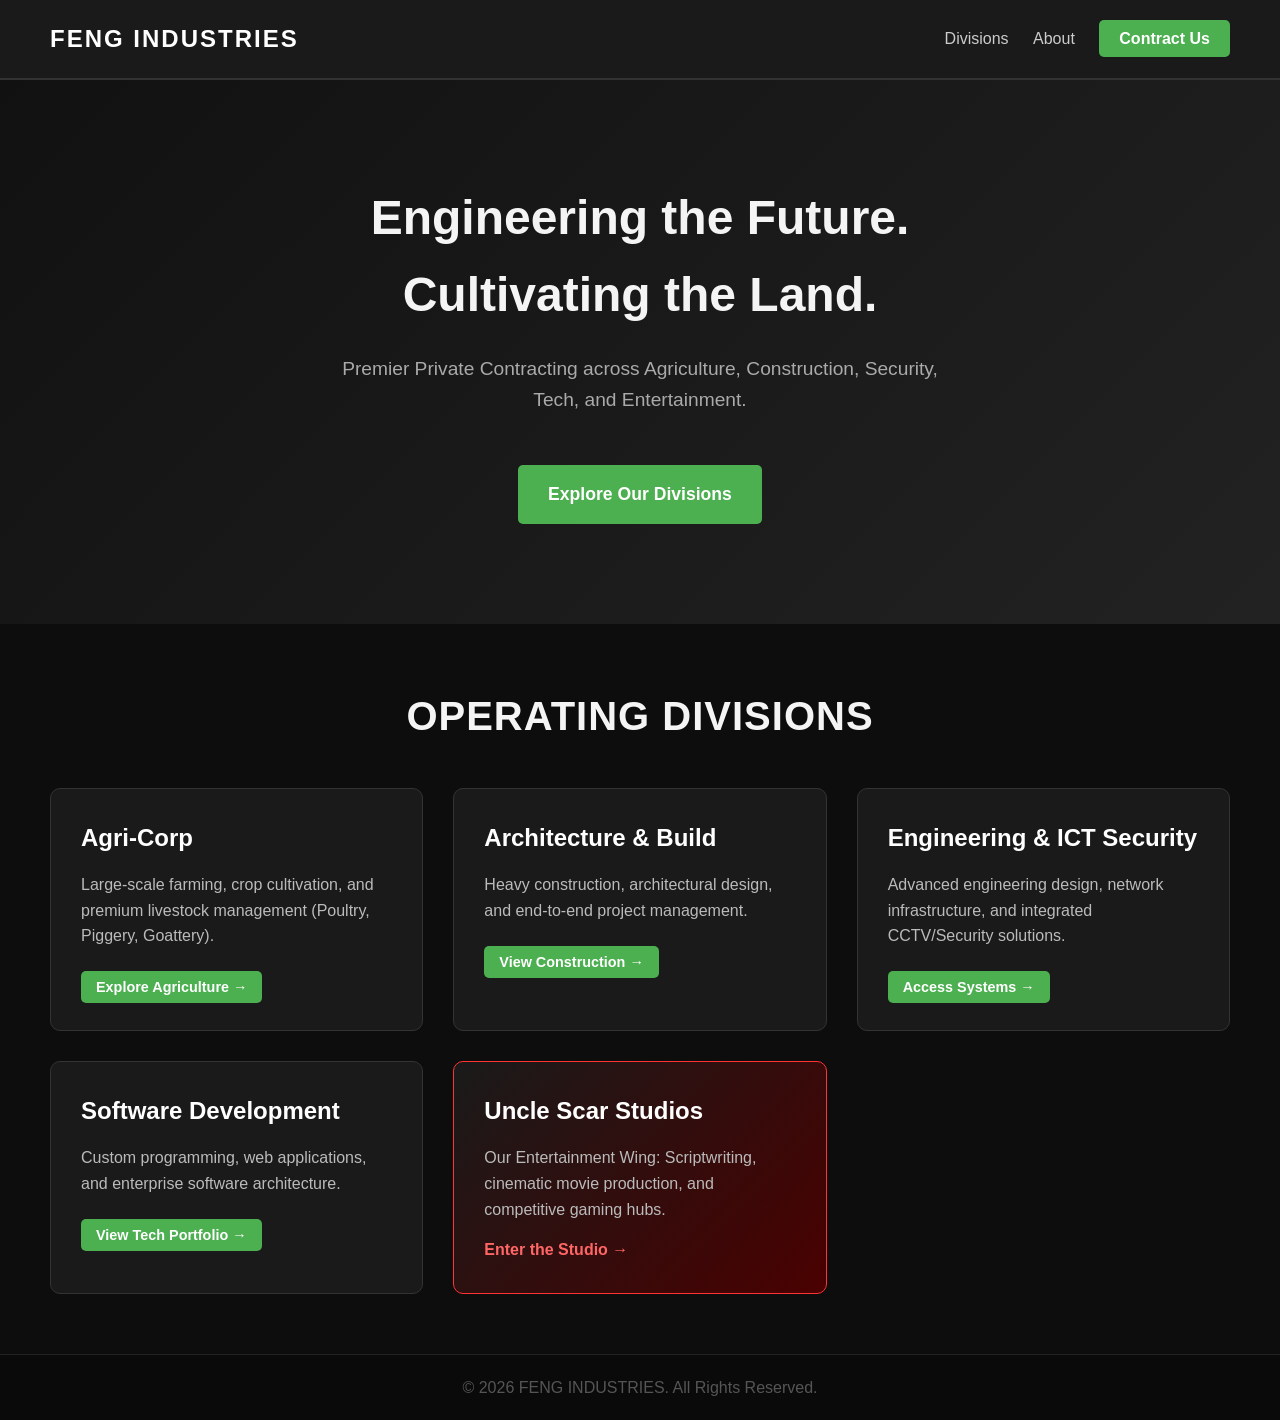
==== index.html @ b677882d "Update index.html" ====
<!DOCTYPE html>
<html lang="en">
<head>
    <meta charset="UTF-8">
    <meta name="viewport" content="width=device-width, initial-scale=1.0">
    <title>FENG INDUSTRIES | Global Contracting</title>
    <link rel="stylesheet" href="style.css">
</head>
<body>

    <header>
        <div class="logo">FENG INDUSTRIES</div>
        <nav>
            <a href="#divisions">Divisions</a>
            <a href="#about">About</a>
            <a href="#contact" class="btn">Contract Us</a>
        </nav>
    </header>

    <section class="hero">
        <h1>Engineering the Future.<br>Cultivating the Land.</h1>
        <p>Premier Private Contracting across Agriculture, Construction, Security, Tech, and Entertainment.</p>
        <a href="#divisions" class="btn-large">Explore Our Divisions</a>
    </section>

    <section id="divisions" class="divisions-container">
        <h2>Operating Divisions</h2>
        <div class="grid">
        
            <div class="card">
                <h3>Agri-Corp</h3>
                <p>Large-scale farming, crop cultivation, and premium livestock management (Poultry, Piggery, Goattery).</p>
                <br>
                <a href="agri-division.html" class="btn" style="padding: 8px 15px; font-size: 0.9rem;">Explore Agriculture &rarr;</a>
            </div>

            <div class="card">
                <h3>Architecture & Build</h3>
                <p>Heavy construction, architectural design, and end-to-end project management.</p>
                <br>
                <a href="construction-division.html" class="btn" style="padding: 8px 15px; font-size: 0.9rem;">View Construction &rarr;</a>
            </div>

            <div class="card">
                <h3>Engineering & ICT Security</h3>
                <p>Advanced engineering design, network infrastructure, and integrated CCTV/Security solutions.</p>
                <br>
                <a href="security-division.html" class="btn" style="padding: 8px 15px; font-size: 0.9rem;">Access Systems &rarr;</a>
            </div>


            <div class="card">
                <h3>Software Development</h3>
                <p>Custom programming, web applications, and enterprise software architecture.</p>
                <br>
                <a href="tech-division.html" class="btn" style="padding: 8px 15px; font-size: 0.9rem;">View Tech Portfolio &rarr;</a>
            </div>

            <div class="card studio-card">
                <h3>Uncle Scar Studios</h3>
                <p>Our Entertainment Wing: Scriptwriting, cinematic movie production, and competitive gaming hubs.</p>
                <a href="uncle-scar.html" class="studio-link">Enter the Studio &rarr;</a>
            </div>

        </div>
    </section>

    <footer>
        <p>&copy; 2026 FENG INDUSTRIES. All Rights Reserved.</p>
    </footer>

</body>
</html>
---- style.css ----
/* General Reset and Base Styles */
* {
    margin: 0;
    padding: 0;
    box-sizing: border-box;
    font-family: 'Segoe UI', Tahoma, Geneva, Verdana, sans-serif;
}

body {
    background-color: #0d0d0d;
    color: #f4f4f4;
    line-height: 1.6;
}

/* Header */
header {
    display: flex;
    justify-content: space-between;
    align-items: center;
    padding: 20px 50px;
    background-color: #1a1a1a;
    border-bottom: 2px solid #333;
}

.logo {
    font-size: 24px;
    font-weight: bold;
    letter-spacing: 2px;
    color: #fff;
}

nav a {
    color: #ccc;
    text-decoration: none;
    margin-left: 20px;
    transition: color 0.3s;
}

nav a:hover {
    color: #fff;
}

.btn, .btn-large {
    background-color: #4CAF50; /* A green accent for the agriculture/growth vibe */
    color: #fff;
    padding: 10px 20px;
    border-radius: 5px;
    text-decoration: none;
    font-weight: bold;
}

.btn-large {
    display: inline-block;
    padding: 15px 30px;
    margin-top: 20px;
    font-size: 1.1rem;
}

/* Hero Section */
.hero {
    text-align: center;
    padding: 100px 20px;
    background: linear-gradient(135deg, #111 0%, #222 100%);
}

.hero h1 {
    font-size: 3rem;
    margin-bottom: 20px;
}

.hero p {
    font-size: 1.2rem;
    color: #aaa;
    max-width: 600px;
    margin: 0 auto 30px auto;
}

/* Divisions Grid */
.divisions-container {
    padding: 60px 50px;
    text-align: center;
}

.divisions-container h2 {
    font-size: 2.5rem;
    margin-bottom: 40px;
    text-transform: uppercase;
    letter-spacing: 1px;
}

.grid {
    display: grid;
    grid-template-columns: repeat(auto-fit, minmax(300px, 1fr));
    gap: 30px;
}

.card {
    background-color: #1a1a1a;
    padding: 30px;
    border-radius: 10px;
    border: 1px solid #333;
    transition: transform 0.3s, box-shadow 0.3s;
    text-align: left;
}

.card:hover {
    transform: translateY(-5px);
    box-shadow: 0 10px 20px rgba(0,0,0,0.5);
    border-color: #4CAF50;
}

.card h3 {
    font-size: 1.5rem;
    margin-bottom: 15px;
    color: #fff;
}

.card p {
    color: #bbb;
}

/* Special Styling for Uncle Scar Studios */
.studio-card {
    background: linear-gradient(135deg, #1a1a1a 0%, #4a0000 100%); /* Dark red vibe for the studio */
    border-color: #ff3333;
}

.studio-card:hover {
    border-color: #ff6666;
}

.studio-link {
    display: inline-block;
    margin-top: 15px;
    color: #ff6666;
    text-decoration: none;
    font-weight: bold;
}

.studio-link:hover {
    color: #fff;
}

/* Footer */
footer {
    text-align: center;
    padding: 20px;
    background-color: #0a0a0a;
    color: #555;
    border-top: 1px solid #222;
}
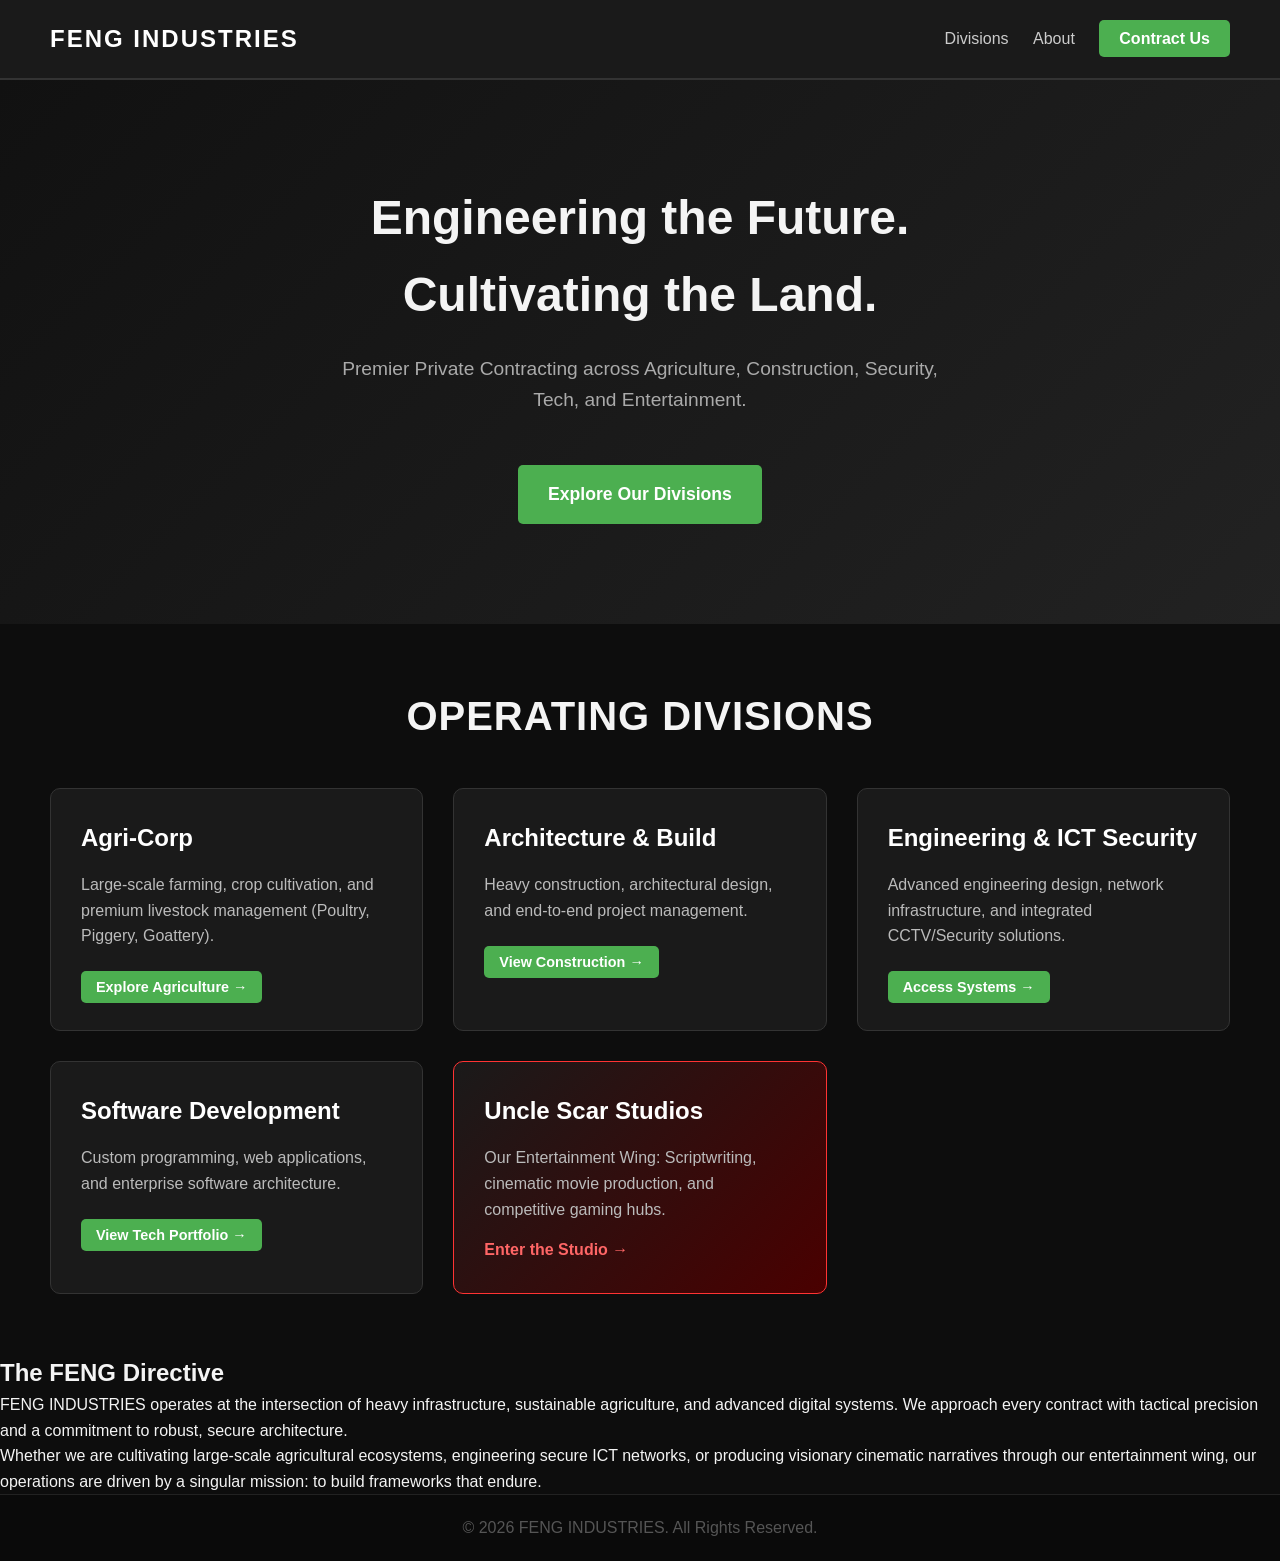
==== commit 5bbb6b7b: "Update index.html" ====
--- a/index.html
+++ b/index.html
@@ -64,6 +64,13 @@
 
         </div>
     </section>
+    <section id="about" class="about-container">
+        <div class="about-content">
+            <h2>The FENG Directive</h2>
+            <p>FENG INDUSTRIES operates at the intersection of heavy infrastructure, sustainable agriculture, and advanced digital systems. We approach every contract with tactical precision and a commitment to robust, secure architecture.</p>
+            <p>Whether we are cultivating large-scale agricultural ecosystems, engineering secure ICT networks, or producing visionary cinematic narratives through our entertainment wing, our operations are driven by a singular mission: to build frameworks that endure.</p>
+        </div>
+    </section>
 
     <footer>
         <p>&copy; 2026 FENG INDUSTRIES. All Rights Reserved.</p>
--- a/style.css
+++ b/style.css
@@ -4,6 +4,11 @@
     padding: 0;
     box-sizing: border-box;
     font-family: 'Segoe UI', Tahoma, Geneva, Verdana, sans-serif;
+}
+
+/* Smooth Scrolling for the whole page */
+html {
+    scroll-behavior: smooth;
 }
 
 body {
@@ -20,6 +25,9 @@
     padding: 20px 50px;
     background-color: #1a1a1a;
     border-bottom: 2px solid #333;
+    position: sticky;
+    top: 0;
+    z-index: 1000;
 }
 
 .logo {
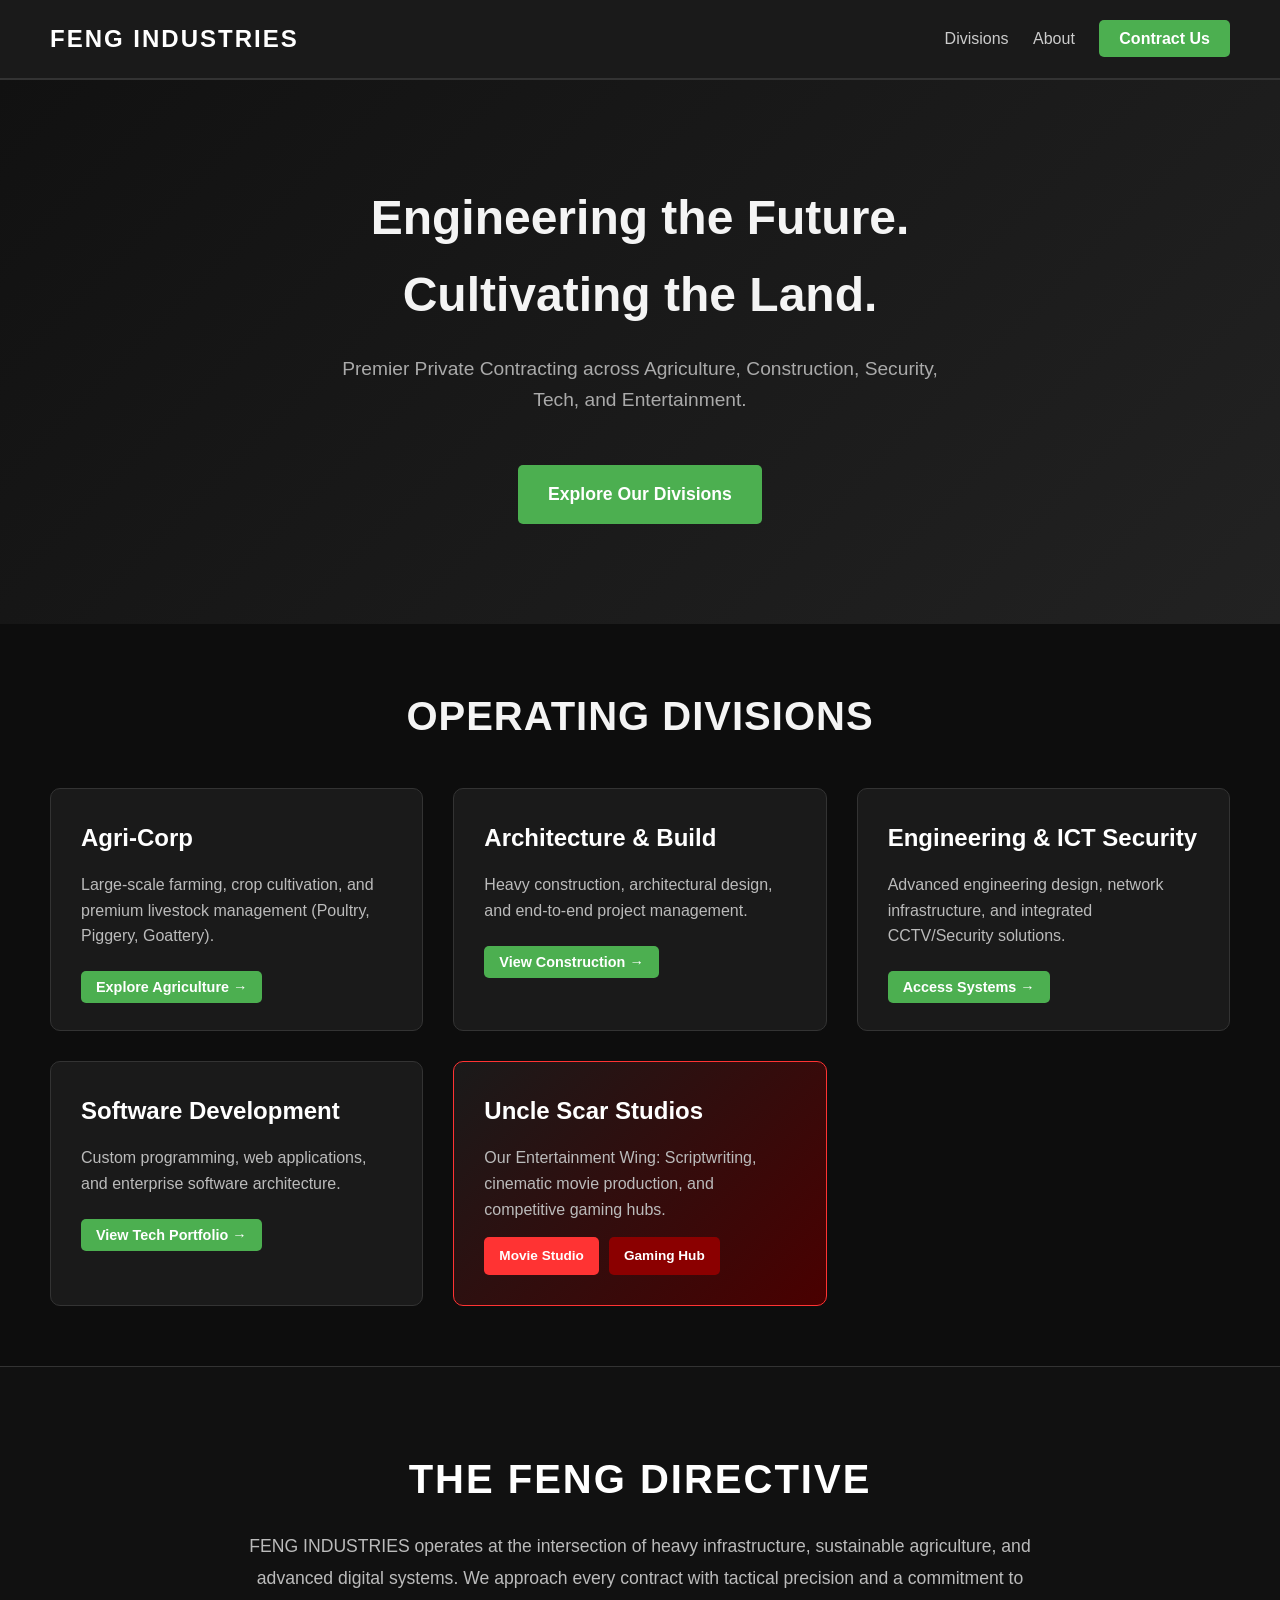
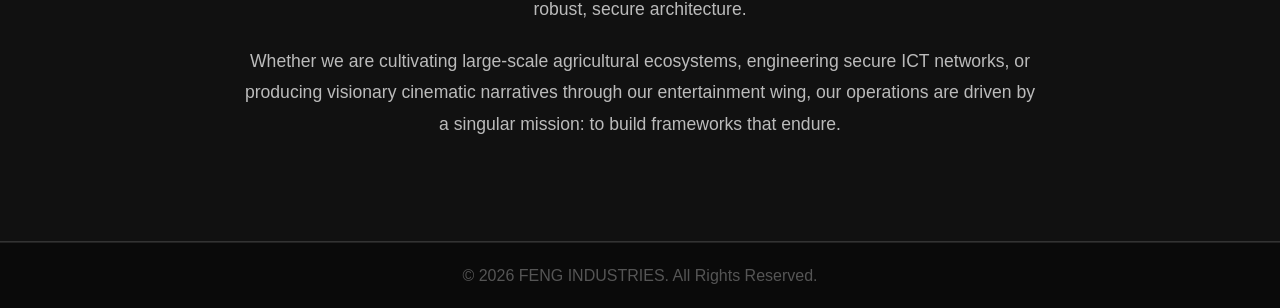
==== commit 7f949aa6: "Update index.html" ====
--- a/index.html
+++ b/index.html
@@ -59,7 +59,12 @@
             <div class="card studio-card">
                 <h3>Uncle Scar Studios</h3>
                 <p>Our Entertainment Wing: Scriptwriting, cinematic movie production, and competitive gaming hubs.</p>
-                <a href="uncle-scar.html" class="studio-link">Enter the Studio &rarr;</a>
+                
+                <div style="display: flex; gap: 10px; margin-top: 15px; flex-wrap: wrap;">
+                    <a href="https://unclescar3-hub.github.io/unclescar-studios/" class="btn" style="background-color: #ff3333; font-size: 0.85rem; padding: 8px 15px; border: none;" target="_blank">Movie Studio</a>
+                    
+                    <a href="https://unclescar3-hub.github.io/dls-tournament/" class="btn" style="background-color: #8b0000; font-size: 0.85rem; padding: 8px 15px; border: none;" target="_blank">Gaming Hub</a>
+                </div>
             </div>
 
         </div>
--- a/style.css
+++ b/style.css
@@ -149,7 +149,34 @@
     color: #fff;
 }
 
-/* Footer */
+/* About Us Section */
+.about-container {
+    padding: 80px 50px;
+    background-color: #111;
+    border-top: 1px solid #333;
+    border-bottom: 1px solid #333;
+    text-align: center;
+}
+
+.about-content {
+    max-width: 800px;
+    margin: 0 auto;
+}
+
+.about-content h2 {
+    font-size: 2.5rem;
+    margin-bottom: 20px;
+    color: #fff;
+    text-transform: uppercase;
+    letter-spacing: 2px;
+}
+
+.about-content p {
+    font-size: 1.1rem;
+    color: #bbb;
+    margin-bottom: 20px;
+    line-height: 1.8;
+    }/* Footer */
 footer {
     text-align: center;
     padding: 20px;
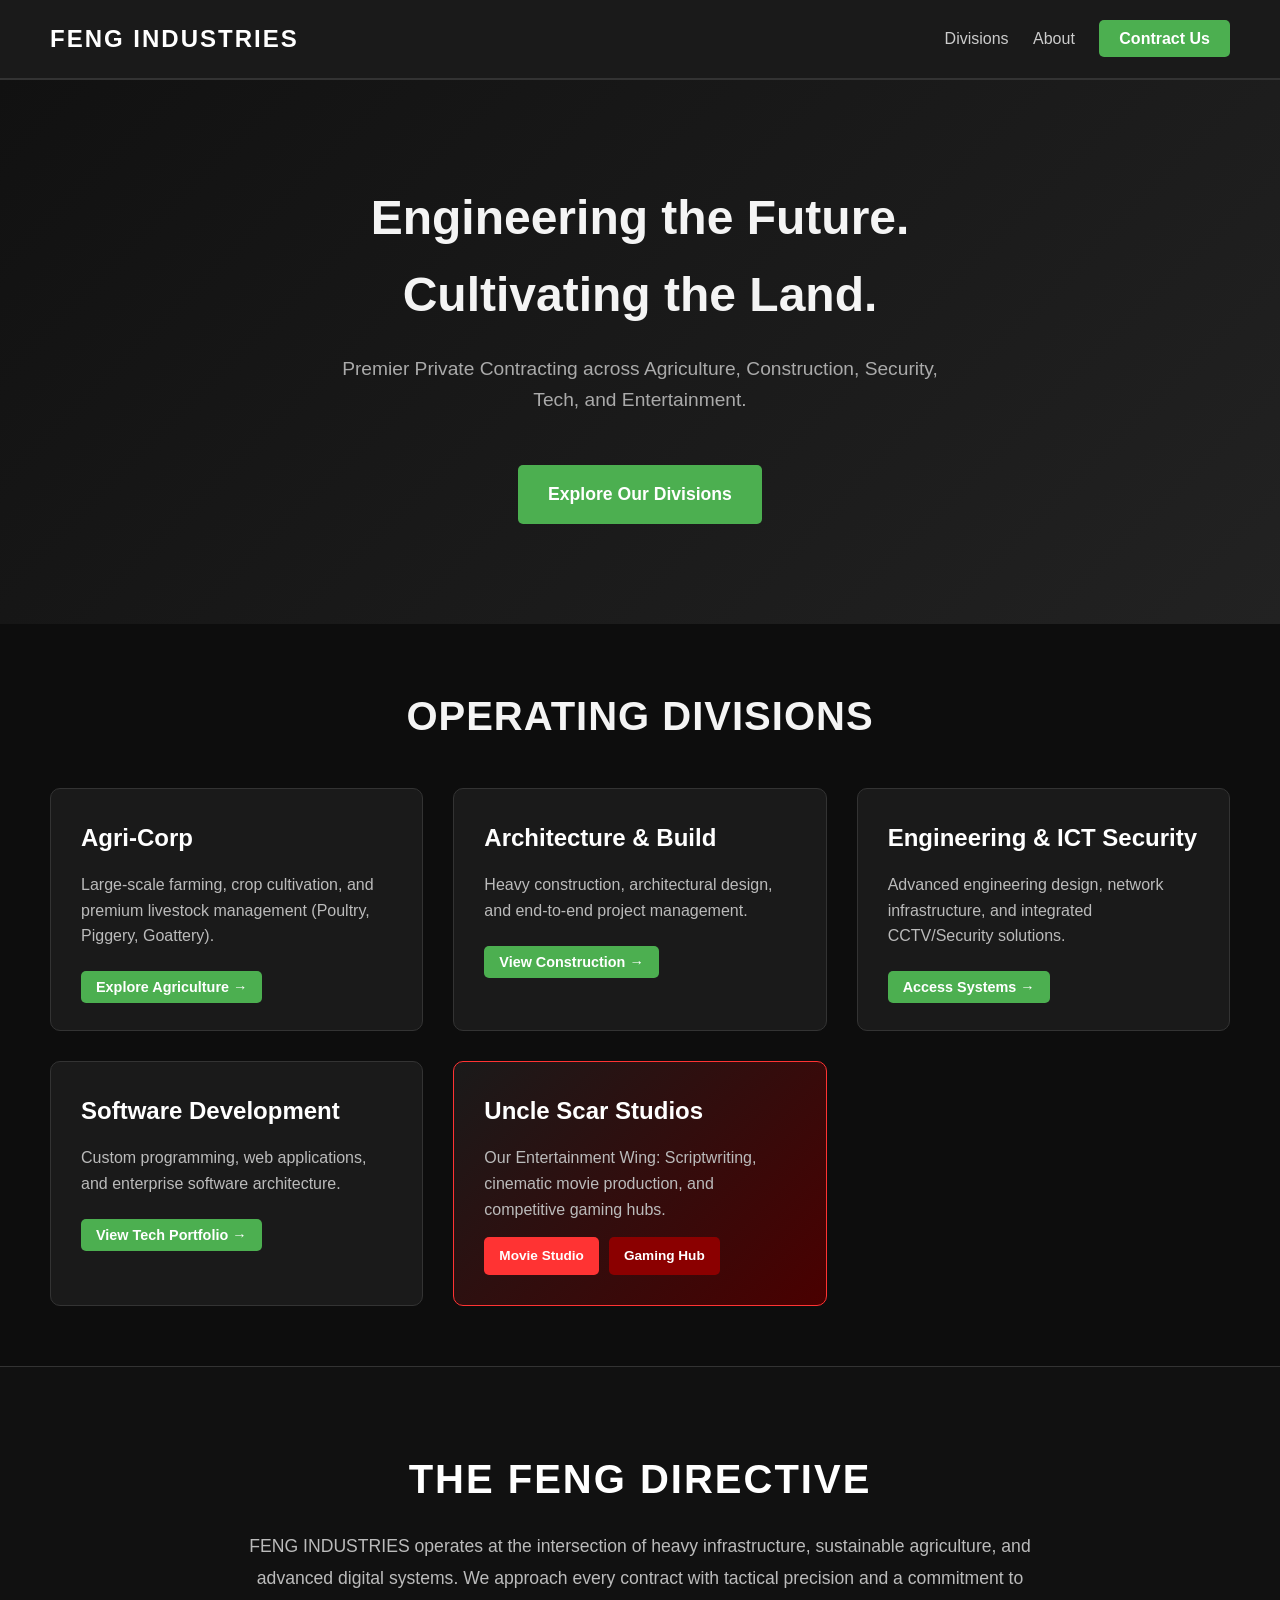
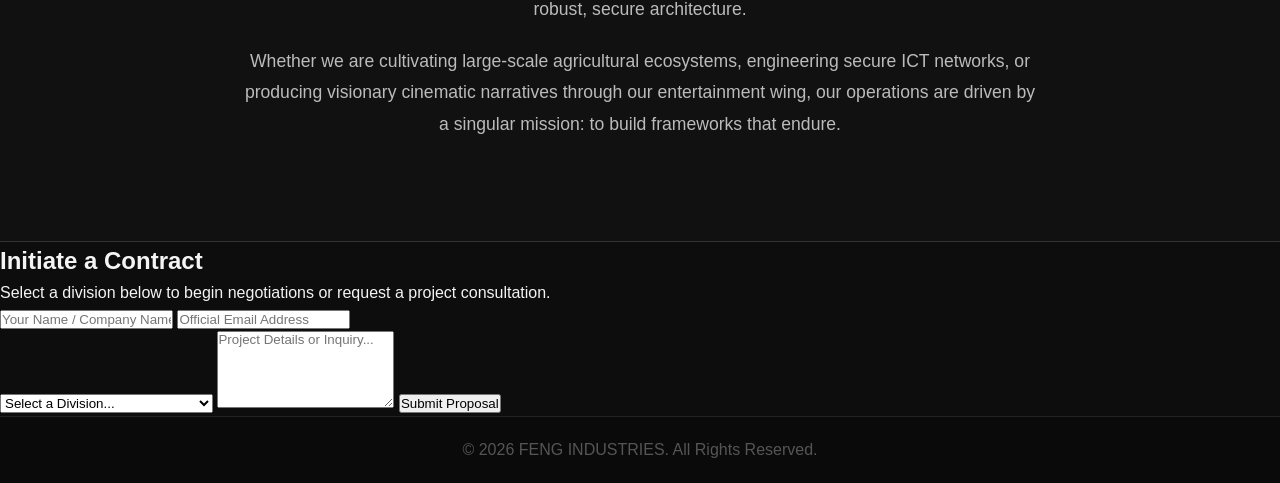
==== commit 23458fe7: "Update index.html" ====
--- a/index.html
+++ b/index.html
@@ -77,9 +77,54 @@
         </div>
     </section>
 
+    <section id="contact" class="contact-container">
+        <h2>Initiate a Contract</h2>
+        <p>Select a division below to begin negotiations or request a project consultation.</p>
+        
+        <form action="#" method="POST" class="contact-form">
+            <div class="input-group">
+                <input type="text" placeholder="Your Name / Company Name" required>
+                <input type="email" placeholder="Official Email Address" required>
+            </div>
+            
+            <select required>
+                <option value="" disabled selected>Select a Division...</option>
+                <option value="agriculture">Agri-Corp (Farming & Livestock)</option>
+                <option value="construction">Architecture & Build</option>
+                <option value="tech">Engineering & ICT Security</option>
+                <option value="programming">Software Development</option>
+                <option value="entertainment">Uncle Scar Studios</option>
+            </select>
+            
+            <textarea rows="5" placeholder="Project Details or Inquiry..." required></textarea>
+            
+            <button type="submit" class="btn-submit">Submit Proposal</button>
+        </form>
+    </section>
+
     <footer>
         <p>&copy; 2026 FENG INDUSTRIES. All Rights Reserved.</p>
     </footer>
 
+    <script>
+        const observerOptions = {
+            threshold: 0.1 // Triggers when 10% of the card is visible
+        };
+
+        const observer = new IntersectionObserver((entries) => {
+            entries.forEach(entry => {
+                if (entry.isIntersecting) {
+                    entry.target.classList.add('appear');
+                }
+            });
+        }, observerOptions);
+
+        // Select all division cards and add the starting animation class
+        const cards = document.querySelectorAll('.card');
+        cards.forEach(card => {
+            card.classList.add('fade-in');
+            observer.observe(card);
+        });
+    </script>
 </body>
 </html>
--- a/style.css
+++ b/style.css
@@ -184,3 +184,15 @@
     color: #555;
     border-top: 1px solid #222;
 }
+
+/* Scroll Fade-In Animation */
+.fade-in {
+    opacity: 0; /* Makes the card invisible at first */
+    transform: translateY(40px); /* Pushes the card down slightly */
+    transition: opacity 0.6s ease-out, transform 0.6s ease-out; /* Smoothly animates them */
+}
+
+.fade-in.appear {
+    opacity: 1; /* Makes the card visible */
+    transform: translateY(0); /* Brings the card back to its normal position */
+}
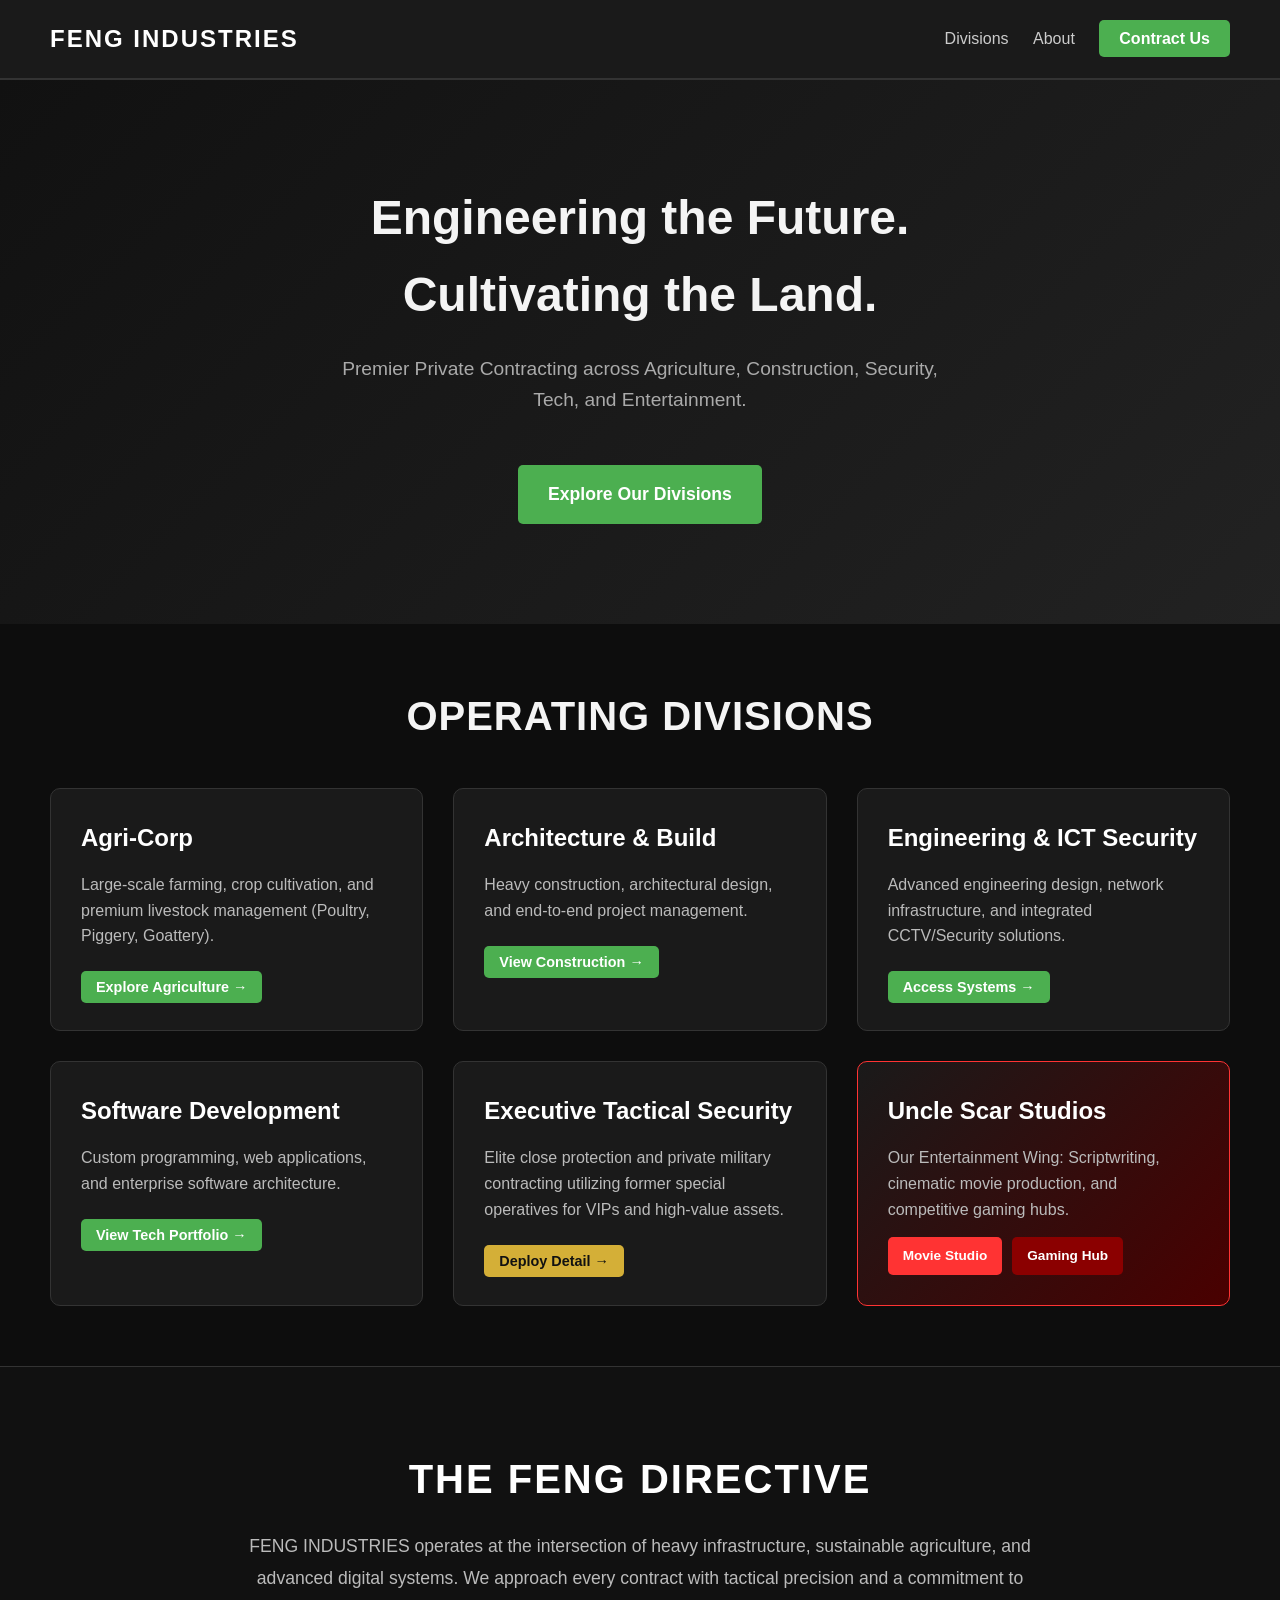
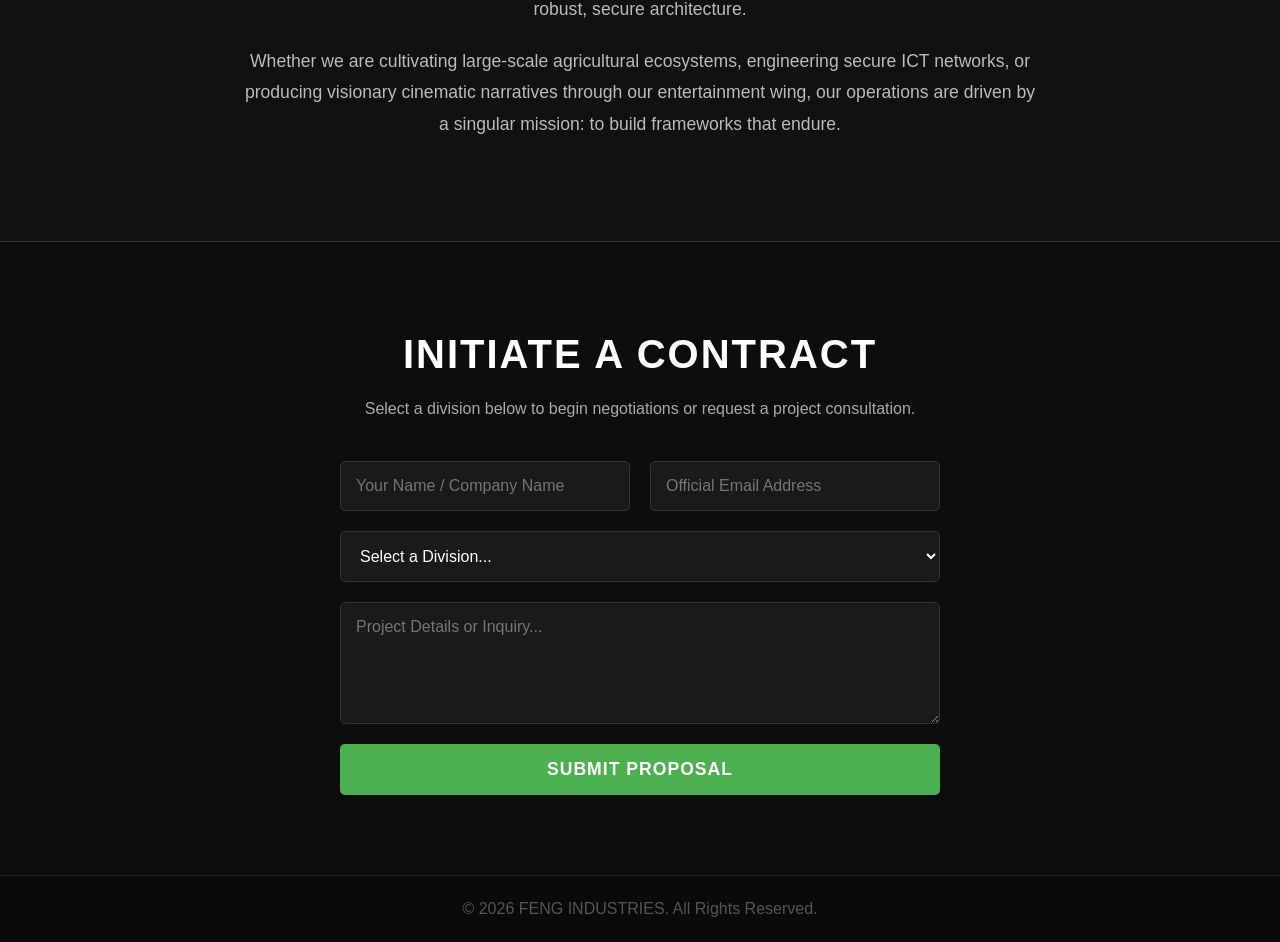
==== commit 6641bcbc: "Update index.html" ====
--- a/index.html
+++ b/index.html
@@ -56,6 +56,13 @@
                 <a href="tech-division.html" class="btn" style="padding: 8px 15px; font-size: 0.9rem;">View Tech Portfolio &rarr;</a>
             </div>
 
+            <div class="card">
+                <h3>Executive Tactical Security</h3>
+                <p>Elite close protection and private military contracting utilizing former special operatives for VIPs and high-value assets.</p>
+                <br>
+                <a href="tactical-division.html" class="btn" style="padding: 8px 15px; font-size: 0.9rem; background-color: #d4af37; color: #111;">Deploy Detail &rarr;</a>
+            </div>
+                
             <div class="card studio-card">
                 <h3>Uncle Scar Studios</h3>
                 <p>Our Entertainment Wing: Scriptwriting, cinematic movie production, and competitive gaming hubs.</p>
--- a/style.css
+++ b/style.css
@@ -196,3 +196,85 @@
     opacity: 1; /* Makes the card visible */
     transform: translateY(0); /* Brings the card back to its normal position */
 }
+
+/* Contact Section */
+.contact-container {
+    padding: 80px 50px;
+    text-align: center;
+    background-color: #0d0d0d;
+}
+
+.contact-container h2 {
+    font-size: 2.5rem;
+    color: #fff;
+    margin-bottom: 10px;
+    text-transform: uppercase;
+    letter-spacing: 2px;
+}
+
+.contact-container p {
+    color: #aaa;
+    margin-bottom: 40px;
+}
+
+.contact-form {
+    max-width: 600px;
+    margin: 0 auto;
+    display: flex;
+    flex-direction: column;
+    gap: 20px;
+}
+
+.input-group {
+    display: flex;
+    gap: 20px;
+}
+
+.input-group input {
+    flex: 1;
+}
+
+.contact-form input, 
+.contact-form select, 
+.contact-form textarea {
+    width: 100%;
+    padding: 15px;
+    background-color: #1a1a1a;
+    border: 1px solid #333;
+    color: #fff;
+    border-radius: 5px;
+    font-size: 1rem;
+    outline: none;
+    transition: border-color 0.3s;
+}
+
+.contact-form input:focus, 
+.contact-form select:focus, 
+.contact-form textarea:focus {
+    border-color: #4CAF50;
+}
+
+.btn-submit {
+    background-color: #4CAF50;
+    color: #fff;
+    padding: 15px;
+    border: none;
+    border-radius: 5px;
+    font-size: 1.1rem;
+    font-weight: bold;
+    cursor: pointer;
+    transition: background 0.3s;
+    text-transform: uppercase;
+    letter-spacing: 1px;
+}
+
+.btn-submit:hover {
+    background-color: #45a049;
+}
+
+/* Mobile Responsiveness for the form */
+@media (max-width: 600px) {
+    .input-group {
+        flex-direction: column;
+    }
+}
